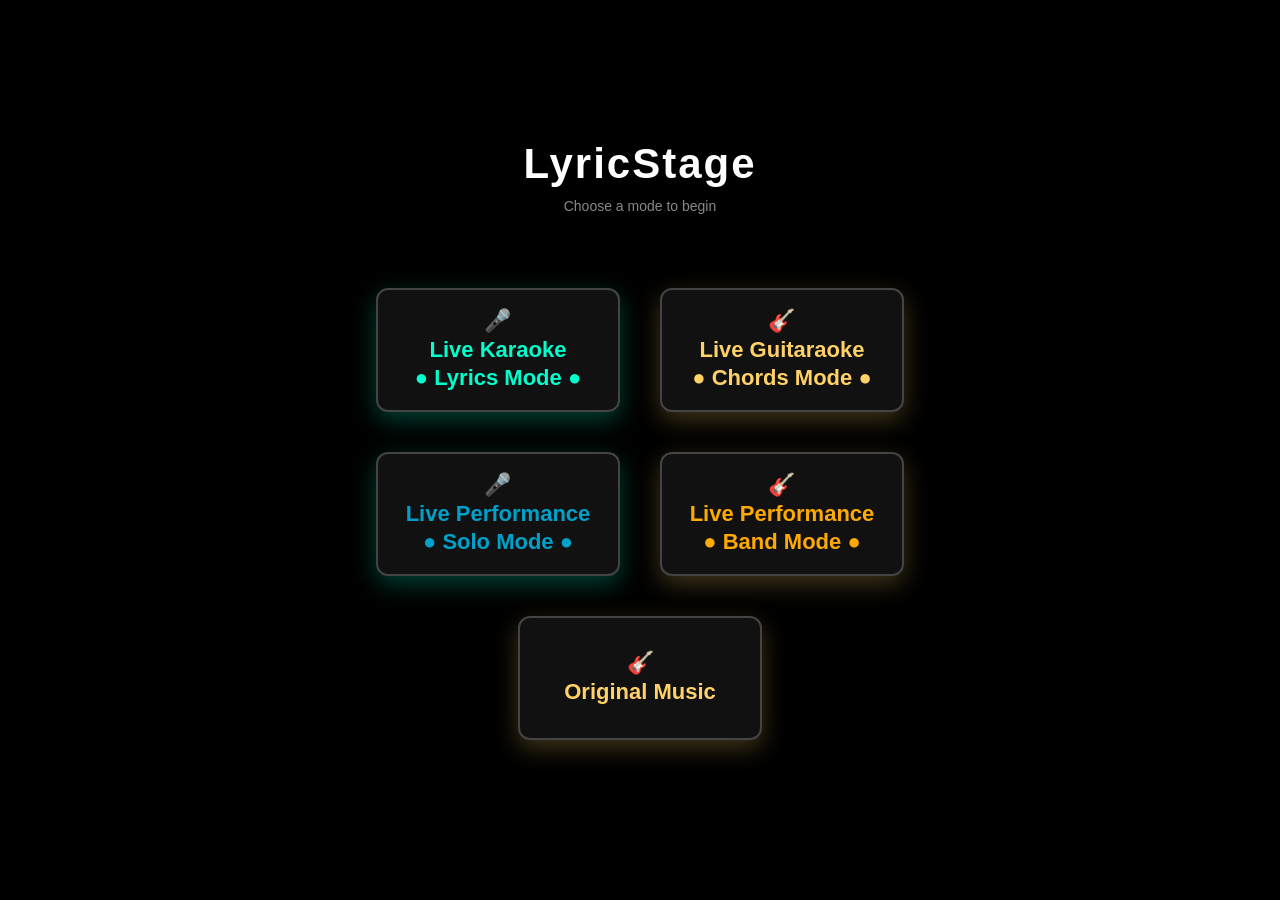
==== index.html @ ec2aae8d "Add files via upload" ====
<!-- ================================================================
LIVE KARAOKE SONG LIBRARY SYSTEM
Copyright © 2026 Billy Lee. All rights reserved.

A dynamic karaoke web application for lyric display and song management.

Features:
- Auto-grouped A–Z song library
- Instant search filtering
- Favourites system (localStorage)
- Real-time typography and display controls
- Performance-ready layout for live use

Designed and developed by Billy Lee.
This software is proprietary and intended for personal and performance use only.
================================================================ -->


<!DOCTYPE html>
<html>
<head>
  <title>LyricStage</title>
  <link rel="stylesheet" href="css/styleMain.css">
</head>

<body>

<header class="header">
  <h1>LyricStage</h1>
  <p>Choose a mode to begin</p>
</header>

<main class="menu">

  <a class="big-button lyrics" href="lyricsIndex.html">
    &#127908; <br> Live Karaoke <br>&#9679; Lyrics Mode &#9679;
  </a>

  <a class="big-button chords" href="chordsIndex.html">
    &#127928; <br> Live Guitaraoke <br>&#9679; Chords Mode &#9679;</h2>
  </a>


</main>

<main class="menu">

  <a class="big-button solo" href="chordsIndex.html">
    &#127908; <br> Live Performance <br>&#9679; Solo Mode &#9679;
  </a>

  <a class="big-button band" href="chordsIndex.html">
    &#127928; <br> Live Performance <br>&#9679; Band Mode &#9679;
  </a>

</main>

<main class="menu">

  <a class="big-button chords" href="originalsIndex.html">
    &#127928; <br> Original Music</h2>
  </a>

  


</main>
</body>
</html>
---- css/styleMain.css ----
body {
  margin: 0;
  background: black;
  color: white;
  font-family: Arial, sans-serif;

  display: flex;
  flex-direction: column;
  align-items: center;
  justify-content: center;
  height: 100vh;
}

/* HEADER */
.header {
  text-align: center;
  margin-bottom: 40px;
}

.header h1 {
  font-size: 42px;
  margin: 0;
  letter-spacing: 2px;
}

.header p {
  color: #888;
  margin-top: 10px;
  font-size: 14px;
}

/* MENU WRAPPER */
.menu {
  display: flex;
  gap: 40px;
  margin-top: 20px;
  margin-bottom: 20px;
}

/* BIG BUTTONS */
.big-button {
  width: 220px;
  height: 120px;
  gap: 50px;

  display: flex;
  align-items: center;
  justify-content: center;

  text-decoration: none;
  text-align: center;
  font-size: 22px;
  font-weight: bold;
  line-height: 1.3;

  border-radius: 12px;
  border: 2px solid #444;

  transition: 0.3s ease;
  user-select: none;
  padding-left: 10px;
  padding-right: 10px;
}


/* LYRICS BUTTON */
.big-button.lyrics {
  background: #111;
  color: #00ffcc;
  box-shadow: 0 8px 25px rgba(0, 255, 204, 0.25);
}

/* CHORDS BUTTON */
.big-button.chords {
  background: #111;
  color: #ffd166;
  box-shadow: 0 8px 25px rgba(255, 209, 102, 0.25);
}

/* SOLO PERFORMANCE BUTTON */
.big-button.solo {
  background: #111;
  color: #00a1c9;
  box-shadow: 0 8px 25px rgba(0, 255, 204, 0.25);
}

/* BAND PERFORMANCE BUTTON */
.big-button.band {
  background: #111;
  color: #ffaa00;
  box-shadow: 0 8px 25px rgba(255, 209, 102, 0.25);
}

/* HOVER EFFECT */
.big-button:hover {
  transform: scale(1.05);
  border-color: #888;
  color: #ffffff;
  transform: translateY(-0.7px);
  box-shadow: 0 12px 30px rgba(255, 255, 255, 0.2);
  transition: 0.3s ease;
}

/* ACTIVE CLICK EFFECT */
.big-button:active {
  transform: scale(0.98);
}
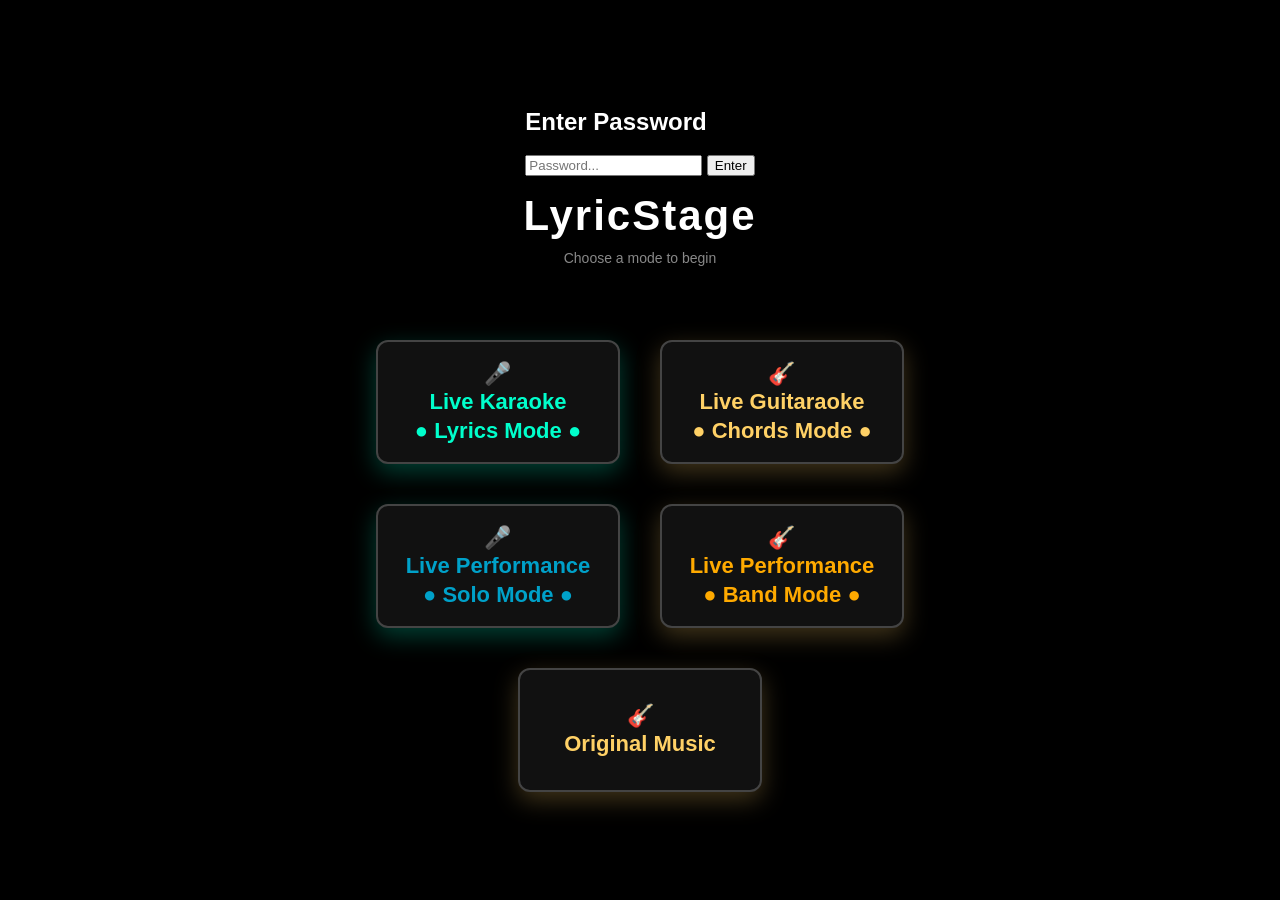
==== commit 37ede618: "Update index.html Added password" ====
--- a/index.html
+++ b/index.html
@@ -25,6 +25,23 @@
 </head>
 
 <body>
+
+  <div id="passwordGate" class="password-gate">
+  <div class="gate-box">
+    <h2>Enter Password</h2>
+
+    <input
+      type="password"
+      id="passwordInput"
+      placeholder="Password..."
+      autocomplete="off"
+    />
+
+    <button onclick="checkPassword()">Enter</button>
+
+    <p id="passwordError" class="error"></p>
+  </div>
+</div>
 
 <header class="header">
   <h1>LyricStage</h1>
@@ -66,5 +83,27 @@
 
 
 </main>
+
+  <script>
+  const CORRECT_PASSWORD = "8765432"; // <-- change this
+
+  function checkPassword() {
+    const input = document.getElementById("passwordInput").value;
+    const error = document.getElementById("passwordError");
+
+    if (input === CORRECT_PASSWORD) {
+      document.getElementById("passwordGate").style.display = "none";
+    } else {
+      error.textContent = "Incorrect password";
+    }
+  }
+
+  // Optional: press Enter to submit
+  document.addEventListener("keydown", function(e) {
+    if (e.key === "Enter") {
+      checkPassword();
+    }
+  });
+</script>
 </body>
-</html>+</html>
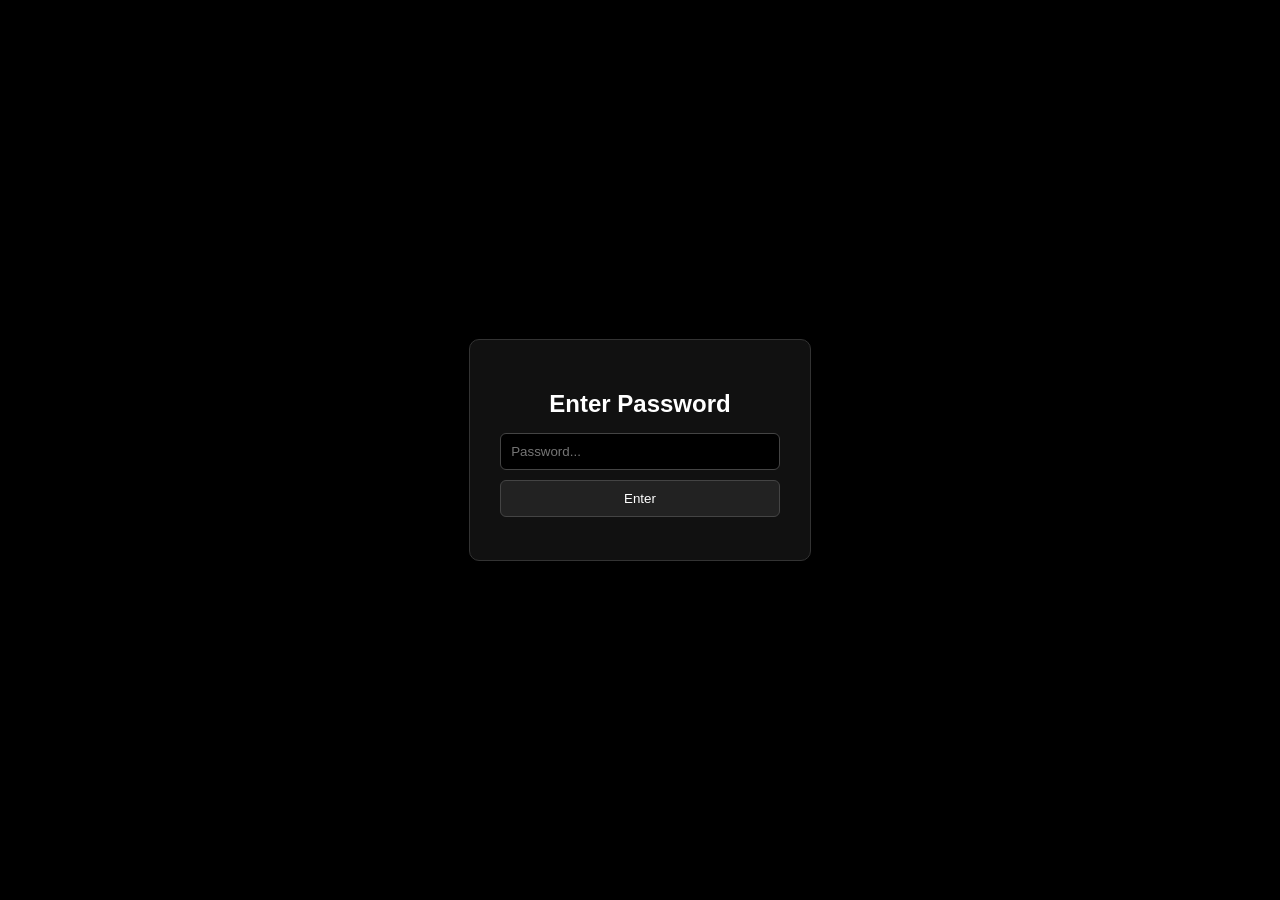
==== commit c60f715e: "Update index.html" ====
--- a/index.html
+++ b/index.html
@@ -86,7 +86,20 @@
 
   <script>
   const CORRECT_PASSWORD = "8765432"; // <-- change this
+    
+  function fixViewportHeight() {
+    const gate = document.getElementById("passwordGate");
 
+    const vh = window.innerHeight * 0.01;
+    document.documentElement.style.setProperty('--vh', `${vh}px`);
+
+    if (gate) {
+      gate.style.height = window.innerHeight + "px";
+    }  
+  }
+
+  window.addEventListener("resize", fixViewportHeight);
+  window.addEventListener("load", fixViewportHeight);
   function checkPassword() {
     const input = document.getElementById("passwordInput").value;
     const error = document.getElementById("passwordError");
--- a/css/styleMain.css
+++ b/css/styleMain.css
@@ -104,4 +104,65 @@
 /* ACTIVE CLICK EFFECT */
 .big-button:active {
   transform: scale(0.98);
-}+}
+
+.password-gate {
+  position: fixed;
+  inset: 0;
+  width: 100vw;
+  height: 100vh;   /* fallback */
+  height: 100dvh;  /* ✅ modern mobile fix (Android Chrome) */
+  height: calc(var(--vh, 1vh) * 100);
+  background: rgba(0,0,0,1);
+  
+  display: flex;
+  align-items: center;
+  justify-content: center;
+  z-index: 99999;
+}
+
+.gate-box {
+  background: #111;
+  padding: 30px;
+  border: 1px solid #333;
+  border-radius: 10px;
+  text-align: center;
+  width: 280px;
+}
+
+.gate-box h2 {
+  color: white;
+  margin-bottom: 15px;
+}
+
+.gate-box input {
+  width: 92%;
+  padding: 10px;
+  margin-bottom: 10px;
+  border-radius: 6px;
+  border: 1px solid #444;
+  background: #000;
+  color: white;
+}
+
+.gate-box button {
+  width: 100%;
+  padding: 10px;
+  background: #222;
+  color: white;
+  border: 1px solid #444;
+  border-radius: 6px;
+  cursor: pointer;
+}
+
+.gate-box button:hover {
+  background: #333;
+}
+
+.error {
+  color: red;
+  font-size: 13px;
+  margin-top: 10px;
+}
+
+  
